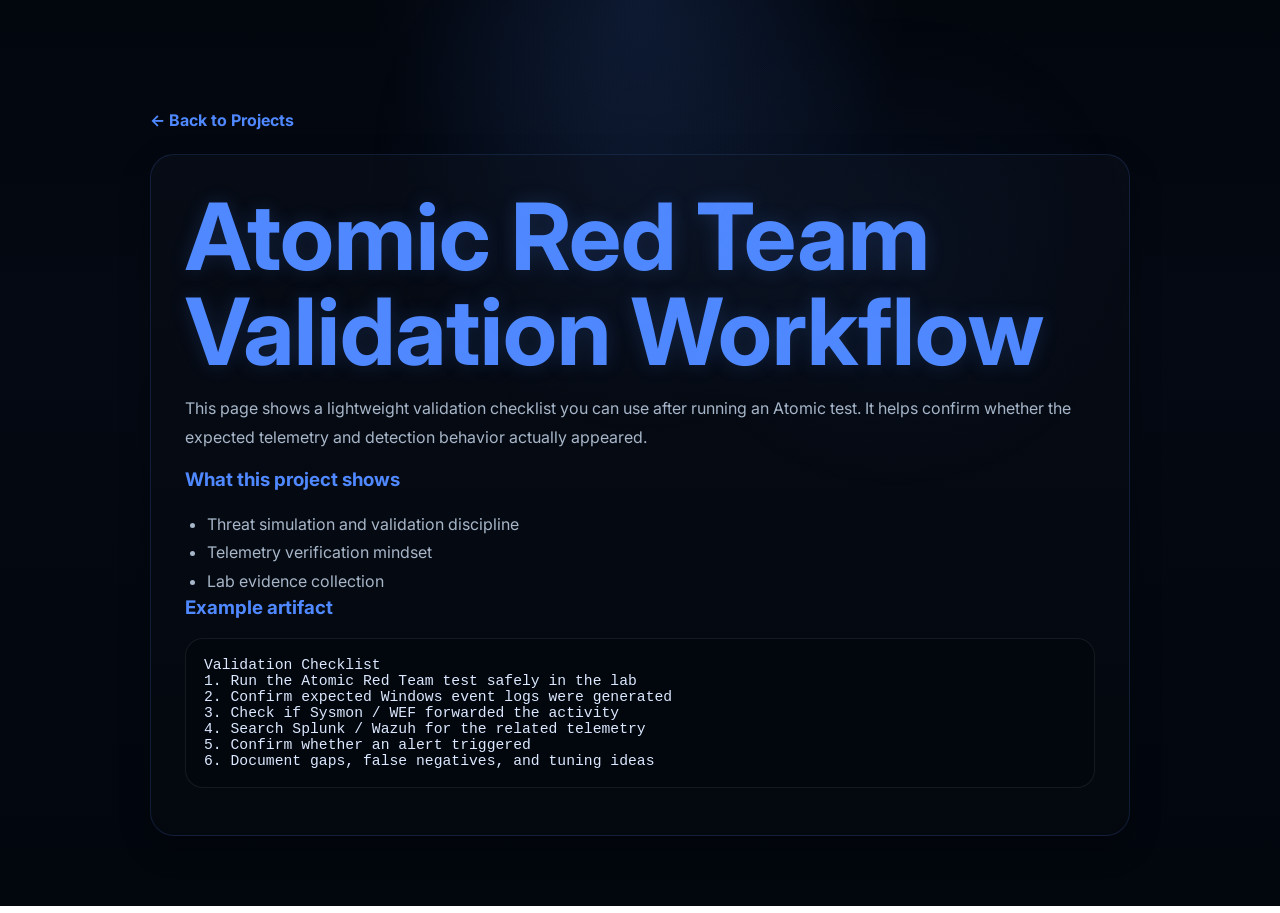
==== atomic-red-team-validation-workflow.html @ eff0b49b "Add files via upload" ====
<!DOCTYPE html>
<html lang="en">
<head>
  <meta charset="UTF-8" />
  <meta name="viewport" content="width=device-width, initial-scale=1.0" />
  <title>Atomic Red Team Validation Workflow | John Lim</title>
  <meta name="description" content="Atomic Red Team Validation Workflow project page for John Lim." />
  <link rel="preconnect" href="https://fonts.googleapis.com">
  <link rel="preconnect" href="https://fonts.gstatic.com" crossorigin>
  <link href="https://fonts.googleapis.com/css2?family=Inter:wght@400;500;600;700;800&display=swap" rel="stylesheet">
  <link rel="stylesheet" href="style.css" />
</head>
<body>
  <div class="page-glow"></div>
  <div class="detail-wrap">
    <a class="back-link" href="index.html#projects">← Back to Projects</a>
    <article class="detail-card">
      <h1>Atomic Red Team Validation Workflow</h1>
      <p>This page shows a lightweight validation checklist you can use after running an Atomic test. It helps confirm whether the expected telemetry and detection behavior actually appeared.</p>
      <h3>What this project shows</h3>
      <ul>
        <li>Threat simulation and validation discipline</li><li>Telemetry verification mindset</li><li>Lab evidence collection</li>
      </ul>
      <h3>Example artifact</h3>
      <pre><code>Validation Checklist
1. Run the Atomic Red Team test safely in the lab
2. Confirm expected Windows event logs were generated
3. Check if Sysmon / WEF forwarded the activity
4. Search Splunk / Wazuh for the related telemetry
5. Confirm whether an alert triggered
6. Document gaps, false negatives, and tuning ideas</code></pre>
    </article>
  </div>
</body>
</html>
---- style.css ----
* { box-sizing: border-box; }
:root {
  --bg: #02060d;
  --panel: rgba(6, 11, 20, 0.96);
  --border: rgba(90, 136, 255, 0.16);
  --text: #f4f7fb;
  --muted: #a7b6c9;
  --blue: #4f88ff;
  --blue-soft: rgba(79, 136, 255, 0.18);
  --maxw: 1320px;
  --narrow: 1120px;
}
html { scroll-behavior: smooth; }
body {
  margin: 0;
  font-family: "Inter", Arial, sans-serif;
  color: var(--text);
  background:
    radial-gradient(circle at top center, rgba(79, 136, 255, 0.12), transparent 24%),
    linear-gradient(180deg, #02060d 0%, #040913 35%, #02060d 100%);
}
.page-glow {
  position: fixed; inset: 0; pointer-events: none;
  background:
    radial-gradient(circle at 50% 18%, rgba(79, 136, 255, 0.08), transparent 28%),
    radial-gradient(circle at 70% 28%, rgba(79, 136, 255, 0.05), transparent 22%);
}
.container { width: min(var(--maxw), calc(100% - 54px)); margin: 0 auto; }
.narrow { width: min(var(--narrow), calc(100% - 54px)); }
.header {
  position: sticky; top: 0; z-index: 30;
  background: rgba(2, 6, 13, 0.82);
  backdrop-filter: blur(12px);
  border-bottom: 1px solid rgba(255,255,255,0.05);
}
.nav { min-height: 82px; display: flex; align-items: center; justify-content: space-between; position: relative; }
.brand { color: var(--blue); font-weight: 800; font-size: 1.5rem; text-decoration: none; }
.nav-links { display: flex; gap: 34px; }
.nav-links a { color: #eef3fb; text-decoration: none; font-weight: 600; font-size: 0.98rem; }
.nav-links a:hover, .project-card a:hover { color: var(--blue); }
.menu-btn {
  display: none; background: transparent; border: 1px solid rgba(255,255,255,0.12);
  color: white; border-radius: 10px; padding: 8px 11px;
}
.hero { min-height: 84vh; display: flex; align-items: center; padding: 110px 0 75px; }
.hero-inner { max-width: 780px; }
.eyebrow { color: var(--blue); text-transform: uppercase; letter-spacing: 0.18em; font-size: 0.78rem; font-weight: 700; margin-bottom: 20px; }
h1 { margin: 0; color: var(--blue); font-size: clamp(3.3rem, 8vw, 5.8rem); line-height: 1.02; text-shadow: 0 0 20px var(--blue-soft); }
.subtitle { font-size: clamp(1.35rem, 3vw, 2rem); color: #d7e0ef; margin: 18px 0 20px; }
.hero-copy { color: var(--muted); font-size: 1.08rem; line-height: 1.9; max-width: 780px; }
.hero-actions { display: flex; gap: 16px; flex-wrap: wrap; margin-top: 34px; }
.btn { text-decoration: none; display: inline-flex; align-items: center; justify-content: center; min-width: 150px; padding: 15px 24px; border-radius: 999px; font-weight: 700; }
.btn-primary { background: linear-gradient(180deg, #67a0ff, #3f79ef); color: white; box-shadow: 0 0 24px rgba(79, 136, 255, 0.28); }
.btn-secondary { color: white; border: 1px solid rgba(79, 136, 255, 0.7); box-shadow: inset 0 0 0 1px rgba(79, 136, 255, 0.12), 0 0 16px rgba(79, 136, 255, 0.08); }
.socials { display: flex; gap: 16px; margin-top: 28px; }
.socials a {
  width: 42px; height: 42px; display: grid; place-items: center; color: var(--blue); text-decoration: none;
  border: 1px solid rgba(255,255,255,0.08); border-radius: 12px; background: rgba(255,255,255,0.03); font-weight: 800;
}
.section { padding: 46px 0 72px; }
.section-heading { text-align: center; font-size: clamp(2.5rem, 5vw, 3.7rem); color: var(--blue); margin: 0 0 34px; }
.exp-card, .objective-card, .project-card, .detail-card {
  background: linear-gradient(180deg, rgba(7, 12, 22, 0.96), rgba(4, 8, 15, 0.96));
  border: 1px solid var(--border); border-radius: 24px; box-shadow: 0 12px 32px rgba(0,0,0,0.22);
}
.exp-card { padding: 34px 38px; margin-bottom: 28px; }
.exp-card h3, .project-card h3, .detail-card h1, .detail-card h3 { margin-top: 0; color: var(--blue); }
.project-card h3, .exp-card h3 { font-size: 1.18rem; }
.exp-meta { color: #c7d0db; font-style: italic; margin-bottom: 20px; }
.exp-summary, .exp-card li, .project-card p, .project-card li, .detail-card p, .detail-card li { color: var(--muted); line-height: 1.8; }
.exp-card ul, .project-card ul, .detail-card ul { padding-left: 22px; margin-bottom: 0; }
.objective-card { padding: 34px 38px; }
.objective-card p { color: var(--muted); line-height: 1.9; font-size: 1.04rem; }
.pill-row { margin-top: 22px; display: flex; flex-wrap: wrap; gap: 10px; }
.pill-row span { padding: 8px 12px; border-radius: 999px; background: rgba(79, 136, 255, 0.1); border: 1px solid rgba(79, 136, 255, 0.2); color: #dce8ff; font-size: 0.92rem; }
.project-grid, .contact-grid { display: grid; gap: 28px; }
.project-grid { grid-template-columns: repeat(3, minmax(0, 1fr)); }
.contact-grid { grid-template-columns: repeat(2, minmax(0, 1fr)); }
.project-card { padding: 30px 32px; min-height: 300px; display: flex; flex-direction: column; }
.project-card p { flex: 1; }
.project-card a, .detail-card a { color: var(--blue); text-decoration: none; font-weight: 700; }
.detail-wrap { width:min(980px, calc(100% - 28px)); margin:0 auto; padding:110px 0 70px; }
.back-link { display:inline-block; margin-bottom:24px; color:var(--blue); text-decoration:none; font-weight:700; }
.detail-card { padding:34px; }
pre {
  background:#02060d; border:1px solid rgba(255,255,255,0.08); border-radius:18px; padding:18px;
  overflow:auto; color:#dbe8ff;
}
code { font-family: Consolas, monospace; font-size:0.92rem; }
@media (max-width: 1024px) { .project-grid { grid-template-columns: repeat(2, minmax(0, 1fr)); } }
@media (max-width: 760px) {
  .container, .narrow { width: min(var(--maxw), calc(100% - 26px)); }
  .menu-btn { display: inline-block; }
  .nav-links {
    display: none; position: absolute; top: 82px; left: 0; right: 0; padding: 18px 24px 22px;
    background: rgba(2, 6, 13, 0.98); border-bottom: 1px solid rgba(255,255,255,0.05); flex-direction: column; gap: 16px;
  }
  .nav-links.open { display: flex; }
  .hero { min-height: auto; padding: 92px 0 58px; }
  .project-grid, .contact-grid { grid-template-columns: 1fr; }
  .exp-card, .objective-card, .project-card, .detail-card { padding: 24px; }
}
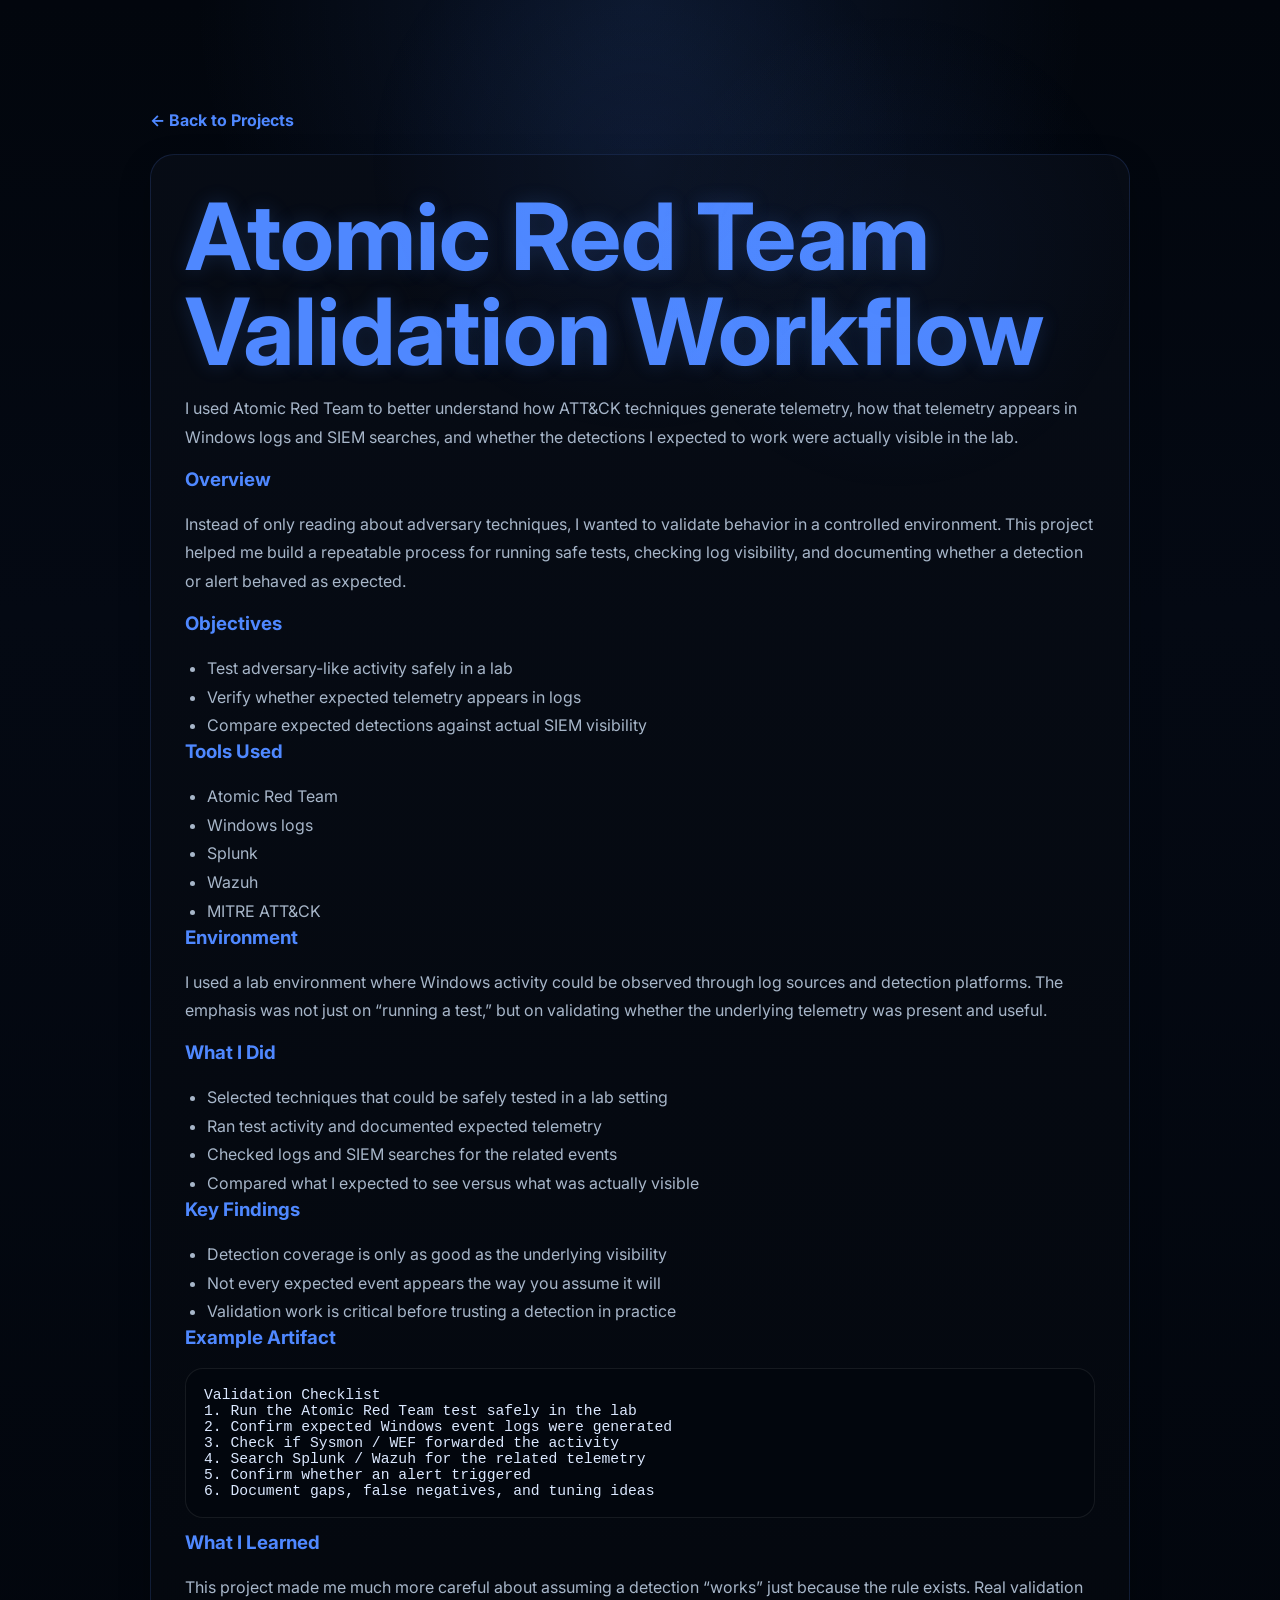
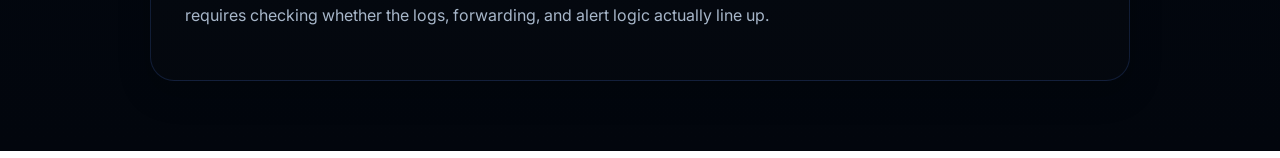
==== commit 7012d371: "Update atomic-red-team-validation-workflow.html" ====
--- a/atomic-red-team-validation-workflow.html
+++ b/atomic-red-team-validation-workflow.html
@@ -4,7 +4,7 @@
   <meta charset="UTF-8" />
   <meta name="viewport" content="width=device-width, initial-scale=1.0" />
   <title>Atomic Red Team Validation Workflow | John Lim</title>
-  <meta name="description" content="Atomic Red Team Validation Workflow project page for John Lim." />
+  <meta name="description" content="Atomic Red Team Validation Workflow by John Lim" />
   <link rel="preconnect" href="https://fonts.googleapis.com">
   <link rel="preconnect" href="https://fonts.gstatic.com" crossorigin>
   <link href="https://fonts.googleapis.com/css2?family=Inter:wght@400;500;600;700;800&display=swap" rel="stylesheet">
@@ -12,16 +12,65 @@
 </head>
 <body>
   <div class="page-glow"></div>
+
   <div class="detail-wrap">
     <a class="back-link" href="index.html#projects">← Back to Projects</a>
+
     <article class="detail-card">
       <h1>Atomic Red Team Validation Workflow</h1>
-      <p>This page shows a lightweight validation checklist you can use after running an Atomic test. It helps confirm whether the expected telemetry and detection behavior actually appeared.</p>
-      <h3>What this project shows</h3>
+
+      <p>
+        I used Atomic Red Team to better understand how ATT&amp;CK techniques generate telemetry,
+        how that telemetry appears in Windows logs and SIEM searches, and whether the detections
+        I expected to work were actually visible in the lab.
+      </p>
+
+      <h3>Overview</h3>
+      <p>
+        Instead of only reading about adversary techniques, I wanted to validate behavior in a controlled environment.
+        This project helped me build a repeatable process for running safe tests, checking log visibility,
+        and documenting whether a detection or alert behaved as expected.
+      </p>
+
+      <h3>Objectives</h3>
       <ul>
-        <li>Threat simulation and validation discipline</li><li>Telemetry verification mindset</li><li>Lab evidence collection</li>
+        <li>Test adversary-like activity safely in a lab</li>
+        <li>Verify whether expected telemetry appears in logs</li>
+        <li>Compare expected detections against actual SIEM visibility</li>
       </ul>
-      <h3>Example artifact</h3>
+
+      <h3>Tools Used</h3>
+      <ul>
+        <li>Atomic Red Team</li>
+        <li>Windows logs</li>
+        <li>Splunk</li>
+        <li>Wazuh</li>
+        <li>MITRE ATT&amp;CK</li>
+      </ul>
+
+      <h3>Environment</h3>
+      <p>
+        I used a lab environment where Windows activity could be observed through log sources and detection platforms.
+        The emphasis was not just on “running a test,” but on validating whether the underlying telemetry was present
+        and useful.
+      </p>
+
+      <h3>What I Did</h3>
+      <ul>
+        <li>Selected techniques that could be safely tested in a lab setting</li>
+        <li>Ran test activity and documented expected telemetry</li>
+        <li>Checked logs and SIEM searches for the related events</li>
+        <li>Compared what I expected to see versus what was actually visible</li>
+      </ul>
+
+      <h3>Key Findings</h3>
+      <ul>
+        <li>Detection coverage is only as good as the underlying visibility</li>
+        <li>Not every expected event appears the way you assume it will</li>
+        <li>Validation work is critical before trusting a detection in practice</li>
+      </ul>
+
+      <h3>Example Artifact</h3>
       <pre><code>Validation Checklist
 1. Run the Atomic Red Team test safely in the lab
 2. Confirm expected Windows event logs were generated
@@ -29,6 +78,14 @@
 4. Search Splunk / Wazuh for the related telemetry
 5. Confirm whether an alert triggered
 6. Document gaps, false negatives, and tuning ideas</code></pre>
+
+      <h3>What I Learned</h3>
+      <p>
+        This project made me much more careful about assuming a detection “works” just because the rule exists.
+        Real validation requires checking whether the logs, forwarding, and alert logic actually line up.
+      </p>
+
+      
     </article>
   </div>
 </body>
